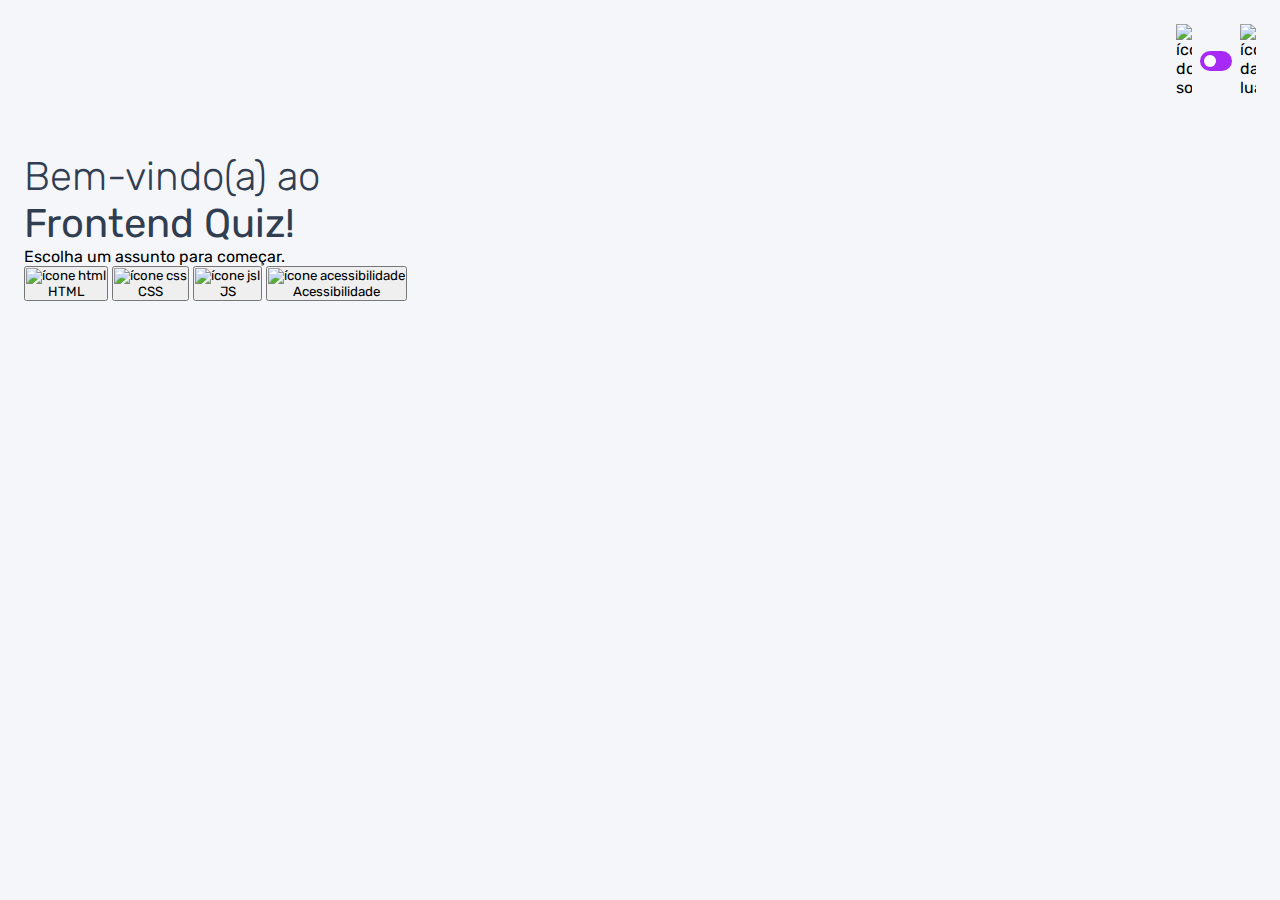
==== index.html @ 8f29d98e "alteração no texto do h1" ====
<!DOCTYPE html>
<html lang="bt-BR">
<head>
    <meta charset="UTF-8">
    <meta name="viewport" content="width=device-width, initial-scale=1.0">
    <link rel="stylesheet" href="style.css">
    <link rel="preconnect" href="https://fonts.googleapis.com">
    <link rel="preconnect" href="https://fonts.gstatic.com" crossorigin>
    <link href="https://fonts.googleapis.com/css2?family=Rubik:ital,wght@0,300..900;1,300..900&display=swap" rel="stylesheet">
    <title>Quiz App</title>
</head>
<body>
    <header>
        <div class="tema">
            <img src="./assets/images/icon-sun-dark.svg" alt="ícone do sol">

            <button>
                <div></div>
            </button>

            <img src="./assets/images/icon-moon-dark.svg" alt="ícone da lua">
        </div>
    </header>

    <main>
        <section class="boas_vindas">
            <h1>Bem-vindo(a) ao <br> 
            <strong>Frontend Quiz!</strong>
            </h1>
            <p>Escolha um assunto para começar.</p>
        </section>

        <section class="assuntos">
            <button>
                <div>
                    <img src="./assets/images/icon-html.svg" alt="ícone html">
                </div>
                HTML
            </button>

            <button>
                <div>
                    <img src="./assets/images/icon-css.svg" alt="ícone css">
                </div>
                CSS
            </button>

            <button>
                <div>
                    <img src="./assets/images/icon-js.svg" alt="ícone jsl">
                </div>
                JS
            </button>

            <button>
                <div>
                    <img src="./assets/images/icon-accessibility.svg" alt="ícone acessibilidade">
                </div>
                Acessibilidade
            </button>

        </section>
    </main>

</body>
</html>
---- style.css ----
*{
    margin: 0;
    padding: 0;
    box-sizing: border-box;
    font-family: "Rubik", sans-serif;
    -webkit-font-smoothing: antialiased;
}

:root{
    --bg-color: #f4f6fa;
    --purple: #a729f5;
    --white: #fff;
    --primary-text-color: #313e51;
    --bg-mobile: url(./assets/images/pattern-background-mobile-light.svg);

}
body{
    height: 100svh;
    background: var(--bg-mobile) var(--bg-color);
    background-repeat: no-repeat;
    background-size: cover;
}

header{
    padding: 16px 24px;
    display: flex;
    justify-content: flex-end;
}

.tema{
    padding: 8px 0;
    display: flex;
    align-items: center;
    gap: 8px;
}

.tema img{
    width: 16px;
}

/*/button/*/
.tema button{
    height: 20px;
    width: 32px;
    background: var(--purple);
    border: 0;
    border-radius: 999px;
    padding: 4px;
}

.tema button div{
    background: var(--white);
    width: 12px;
    height: 12px;
    border-radius: 999px;
}


/*/main/*/

main{
    padding: 32px 24px;
}

main h1{
    font-size: 40px;
    font-weight: 300;
    color: var(--primary-text-color);
}
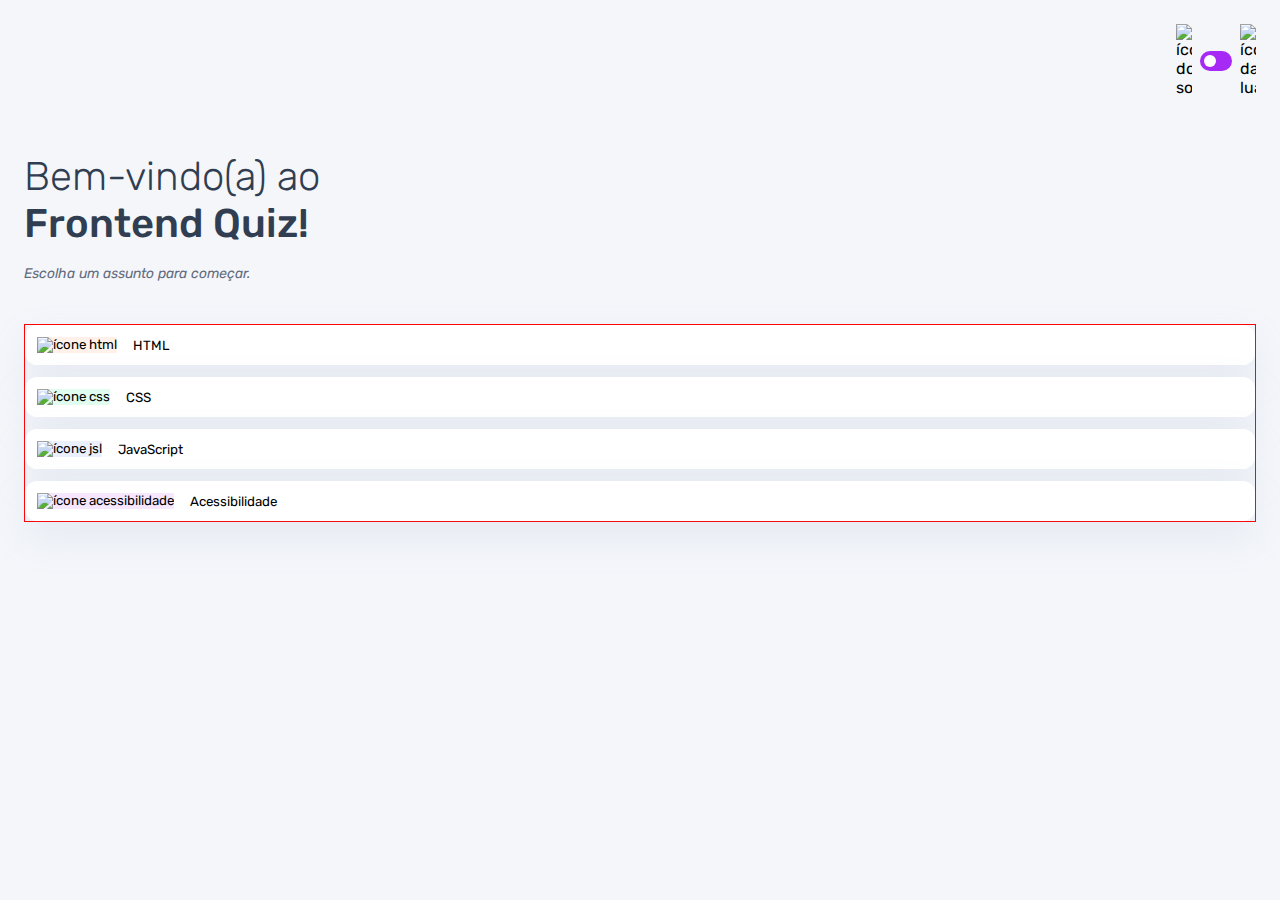
==== commit 6b00c830: "primeira parte da estilização dos botões de assunto" ====
--- a/index.html
+++ b/index.html
@@ -31,28 +31,28 @@
         </section>
 
         <section class="assuntos">
-            <button>
+            <button class="botao_html">
                 <div>
                     <img src="./assets/images/icon-html.svg" alt="ícone html">
                 </div>
                 HTML
             </button>
 
-            <button>
+            <button class="botao_css">
                 <div>
                     <img src="./assets/images/icon-css.svg" alt="ícone css">
                 </div>
                 CSS
             </button>
 
-            <button>
+            <button class="botao_javascript">
                 <div>
                     <img src="./assets/images/icon-js.svg" alt="ícone jsl">
                 </div>
-                JS
+                JavaScript
             </button>
 
-            <button>
+            <button class="botao_acessibilidade">
                 <div>
                     <img src="./assets/images/icon-accessibility.svg" alt="ícone acessibilidade">
                 </div>
--- a/style.css
+++ b/style.css
@@ -11,6 +11,13 @@
     --purple: #a729f5;
     --white: #fff;
     --primary-text-color: #313e51;
+    --secondary-text-color: #626c7f;
+    --button-bg: #fff;
+    --shadow: 0px 16px 40px 0px rgba(143, 160, 193, 0.14);
+    --bg-html: #fff1e9;
+    --bg-css: #e0fdef;
+    --bg-js: #ebf0ff;
+    --bg-acess: #f6e7ff;
     --bg-mobile: url(./assets/images/pattern-background-mobile-light.svg);
 
 }
@@ -55,15 +62,63 @@
     border-radius: 999px;
 }
 
-
-/*/main/*/
-
 main{
     padding: 32px 24px;
 }
 
-main h1{
+.boas_vindas{
+    margin-bottom: 40px;
+}
+
+.boas_vindas h1{
     font-size: 40px;
     font-weight: 300;
     color: var(--primary-text-color);
+    margin-bottom: 16px;
+}
+
+.boas_vindas h1 strong{
+    font-weight: 500;
+}
+
+.boas_vindas p{
+    color: var(--secondary-text-color);
+    font-size: 14px;
+    line-height: 150%;
+    font-style: italic;
+}
+
+.assuntos{
+    border: 1px solid red;
+
+    display: flex;
+    flex-direction: column;
+    gap: 12px;
+}
+
+.assuntos button{
+    border: none;
+    background: var(--button-bg);
+    display: flex;
+    align-items: center;
+    gap: 16px;
+    padding: 12px;
+    border-radius: 12px;
+    box-shadow: var(--shadow);
+}
+
+.botao_html div{
+    background: var(--bg-html);
+}
+
+.botao_css div{
+    background: var(--bg-css);
+}
+
+.botao_javascript div{
+    background: var(--bg-js);
+}
+
+.botao_acessibilidade div{
+    background: var(--bg-acess);
 }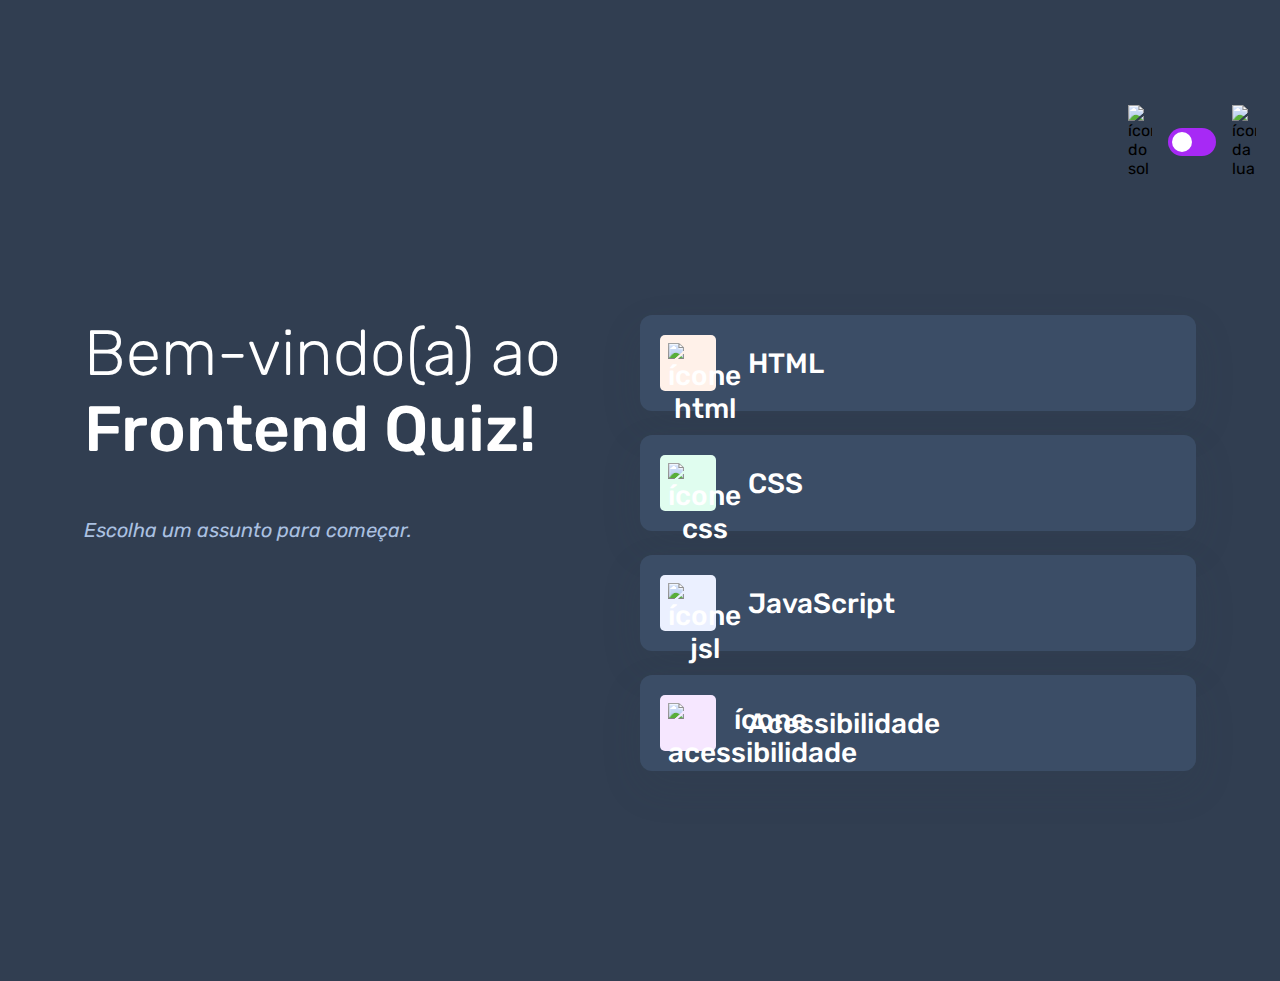
==== commit 9fecf006: "adaptação das cores para o modo dark" ====
--- a/index.html
+++ b/index.html
@@ -9,7 +9,7 @@
     <link href="https://fonts.googleapis.com/css2?family=Rubik:ital,wght@0,300..900;1,300..900&display=swap" rel="stylesheet">
     <title>Quiz App</title>
 </head>
-<body>
+<body class="escuro">
     <header>
         <div class="tema">
             <img src="./assets/images/icon-sun-dark.svg" alt="ícone do sol">
--- a/style.css
+++ b/style.css
@@ -19,8 +19,20 @@
     --bg-js: #ebf0ff;
     --bg-acess: #f6e7ff;
     --bg-mobile: url(./assets/images/pattern-background-mobile-light.svg);
-
-}
+    --bg-desktop: url(./assets/images/pattern-background-desktop-light.svg);
+}
+
+body.escuro{
+    --bg-color: #313e51;
+    --bg-mobile: url(./assets/images/pattern-background-mobile-dark.svg);
+    --bg-desktop: url(./assets/images/pattern-background-desktop-dark.svg);
+    --primary-text-color: #fff; 
+    --secondary-text-color: #abc1e1;
+    --button-bg: #3b4d66;
+    --shadow: 0px 16px 40px 0px rgba(49, 62, 81, 0.14);
+}
+
+/*mobile*/
 body{
     height: 100svh;
     background: var(--bg-mobile) var(--bg-color);
@@ -45,7 +57,6 @@
     width: 16px;
 }
 
-/*/button/*/
 .tema button{
     height: 20px;
     width: 32px;
@@ -89,8 +100,6 @@
 }
 
 .assuntos{
-    border: 1px solid red;
-
     display: flex;
     flex-direction: column;
     gap: 12px;
@@ -105,6 +114,20 @@
     padding: 12px;
     border-radius: 12px;
     box-shadow: var(--shadow);
+    font-size: 18px;
+    font-weight: 500;
+    color: var(--primary-text-color);
+}
+
+.assuntos button div{
+    width: 40px;
+    height: 40px;
+    padding: 5px;
+    border-radius: 5px;
+}
+
+.assuntos button img{
+    width: 100%;
 }
 
 .botao_html div{
@@ -121,4 +144,71 @@
 
 .botao_acessibilidade div{
     background: var(--bg-acess);
-}+}
+
+/*desktop*/
+@media(min-width: 1100px){
+    body{
+        background: var(--bg-desktop) var(--bg-color);
+        background-size: cover;
+        background-repeat: no-repeat;
+    }
+
+    header{
+        margin-block: 81px;
+    }
+
+    .tema{
+        gap: 16px;
+    }
+
+    .tema img{
+        width: 24px;
+
+    }
+
+    .tema button{
+        width: 48px;
+        height: 28px;
+    }
+
+    .tema button div{
+        width: 20px;
+        height: 20px;
+    }
+
+    main{
+        display: flex;
+        max-width: 1160px;
+        margin-inline: auto;
+    }
+
+    section{
+        width: 100%;
+    }
+
+    .boas_vindas h1{
+        font-size: 64px;
+        margin-bottom: 48px;
+    }
+
+    .boas_vindas p{
+        font-size: 20px;
+    }
+
+    .assuntos{
+        gap: 24px;
+    }
+
+    .assuntos button{
+        font-size: 28px;
+        padding: 20px;
+        gap: 32px;
+    }
+
+    .assuntos button div{
+        width: 56px;
+        height: 56px;
+        padding: 8px;
+    }
+}
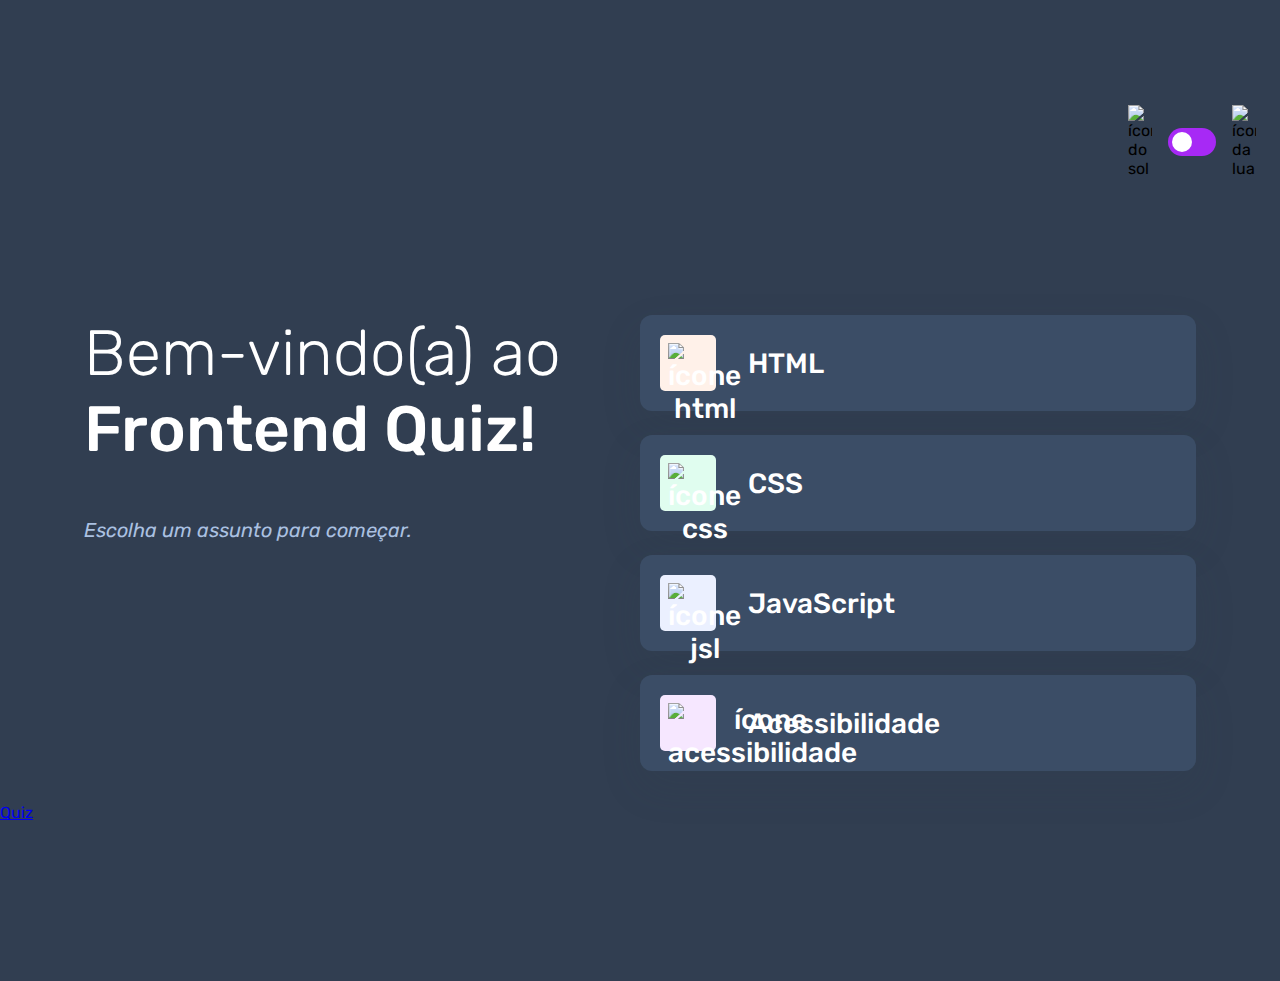
==== commit c2b13eac: "Criação da pág do quiz" ====
--- a/index.html
+++ b/index.html
@@ -62,5 +62,7 @@
         </section>
     </main>
 
+    <a href="./pages/quiz/quiz.html">Quiz</a>
+
 </body>
 </html>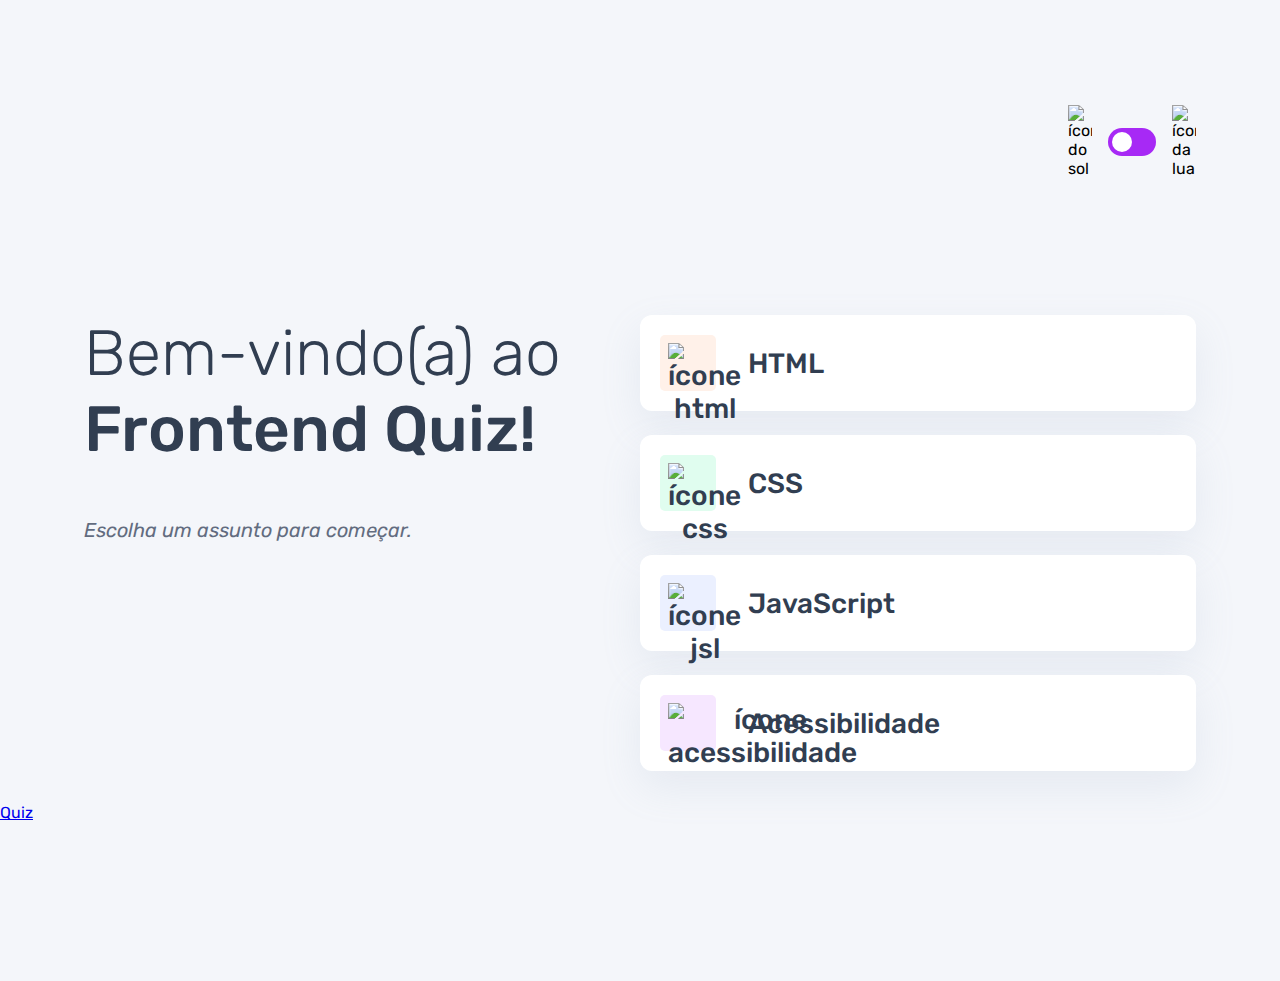
==== commit ff4b8a07: "primeiros ajustes do tema no js" ====
--- a/index.html
+++ b/index.html
@@ -7,9 +7,10 @@
     <link rel="preconnect" href="https://fonts.googleapis.com">
     <link rel="preconnect" href="https://fonts.gstatic.com" crossorigin>
     <link href="https://fonts.googleapis.com/css2?family=Rubik:ital,wght@0,300..900;1,300..900&display=swap" rel="stylesheet">
+    <script src="./script.js" defer></script>
     <title>Quiz App</title>
 </head>
-<body class="escuro">
+<body>
     <header>
         <div class="tema">
             <img src="./assets/images/icon-sun-dark.svg" alt="ícone do sol">
--- a/style.css
+++ b/style.css
@@ -44,6 +44,8 @@
     padding: 16px 24px;
     display: flex;
     justify-content: flex-end;
+    max-width: 1160px;
+    margin-inline: auto;
 }
 
 .tema{
@@ -64,6 +66,7 @@
     border: 0;
     border-radius: 999px;
     padding: 4px;
+    display: flex;
 }
 
 .tema button div{
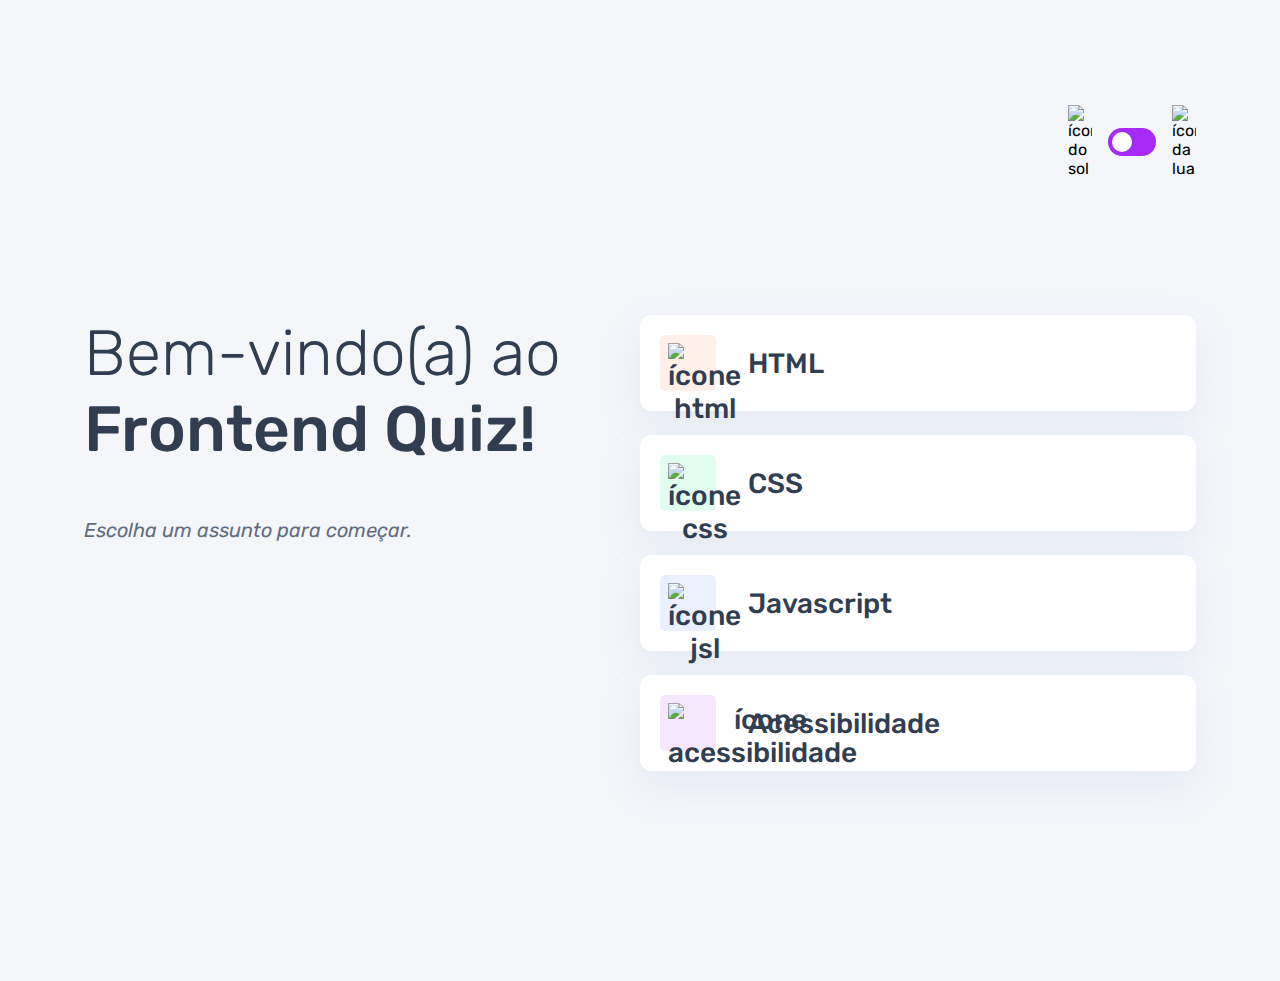
==== commit fca47b35: "add a função para escolher o tema do quiz no index.html" ====
--- a/index.html
+++ b/index.html
@@ -7,7 +7,7 @@
     <link rel="preconnect" href="https://fonts.googleapis.com">
     <link rel="preconnect" href="https://fonts.gstatic.com" crossorigin>
     <link href="https://fonts.googleapis.com/css2?family=Rubik:ital,wght@0,300..900;1,300..900&display=swap" rel="stylesheet">
-    <script src="./script.js" defer></script>
+    <script src="./script.js" type="module" defer></script>
     <title>Quiz App</title>
 </head>
 <body>
@@ -50,7 +50,7 @@
                 <div>
                     <img src="./assets/images/icon-js.svg" alt="ícone jsl">
                 </div>
-                JavaScript
+                Javascript
             </button>
 
             <button class="botao_acessibilidade">
@@ -63,7 +63,5 @@
         </section>
     </main>
 
-    <a href="./pages/quiz/quiz.html">Quiz</a>
-
 </body>
 </html>--- a/style.css
+++ b/style.css
@@ -67,6 +67,7 @@
     border-radius: 999px;
     padding: 4px;
     display: flex;
+    cursor: pointer;
 }
 
 .tema button div{
@@ -120,6 +121,7 @@
     font-size: 18px;
     font-weight: 500;
     color: var(--primary-text-color);
+    cursor: pointer;
 }
 
 .assuntos button div{
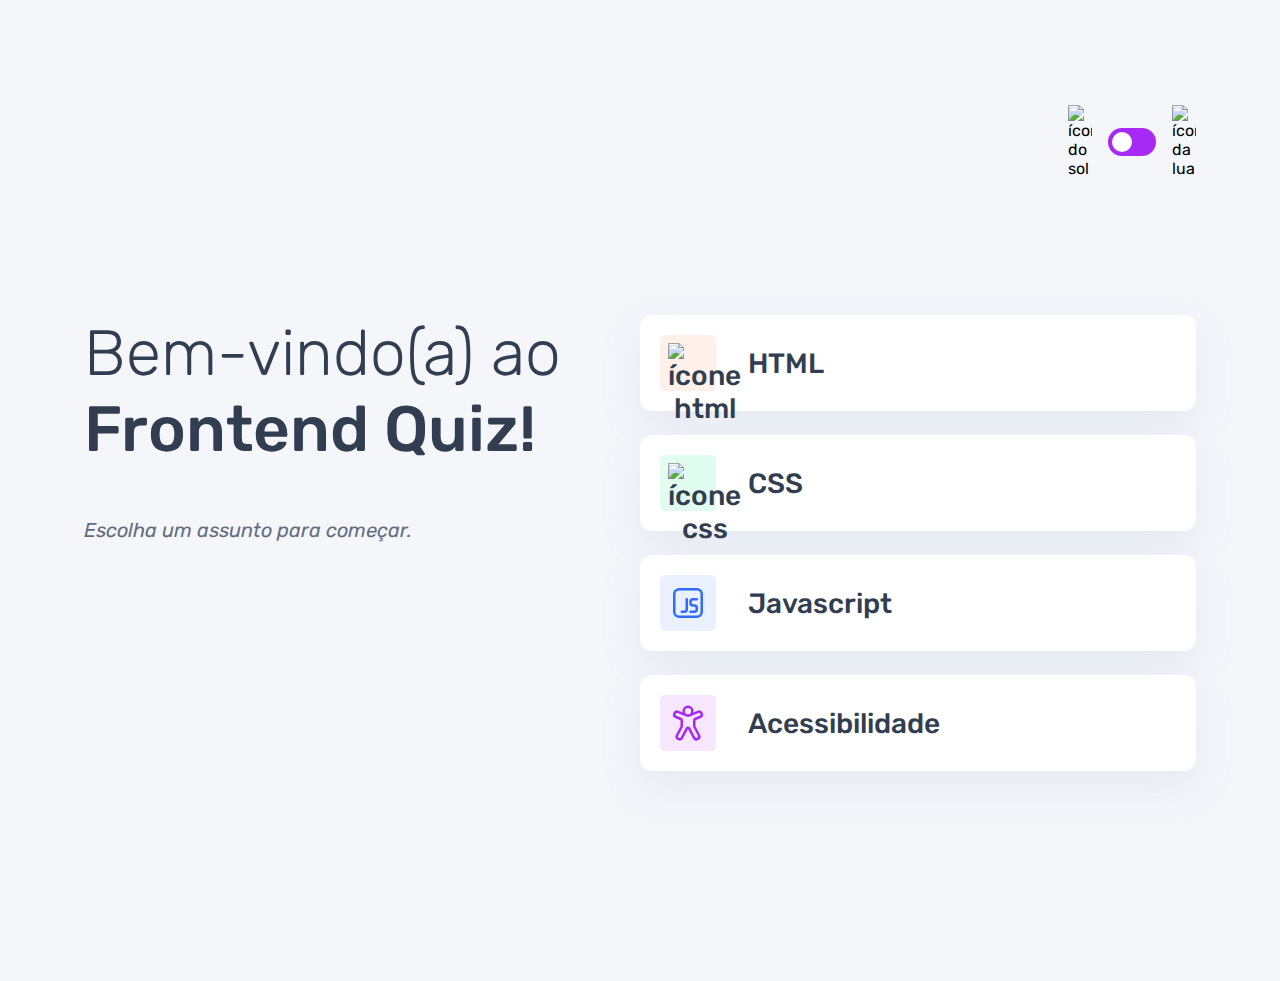
==== commit f0efae46: "alteração dinânmica do assunto da página" ====
--- a/index.html
+++ b/index.html
@@ -48,14 +48,14 @@
 
             <button class="botao_javascript">
                 <div>
-                    <img src="./assets/images/icon-js.svg" alt="ícone jsl">
+                    <img src="./assets/images/icon-javascript.svg" alt="ícone jsl">
                 </div>
                 Javascript
             </button>
 
             <button class="botao_acessibilidade">
                 <div>
-                    <img src="./assets/images/icon-accessibility.svg" alt="ícone acessibilidade">
+                    <img src="./assets/images/icon-acessibilidade.svg" alt="ícone acessibilidade">
                 </div>
                 Acessibilidade
             </button>
